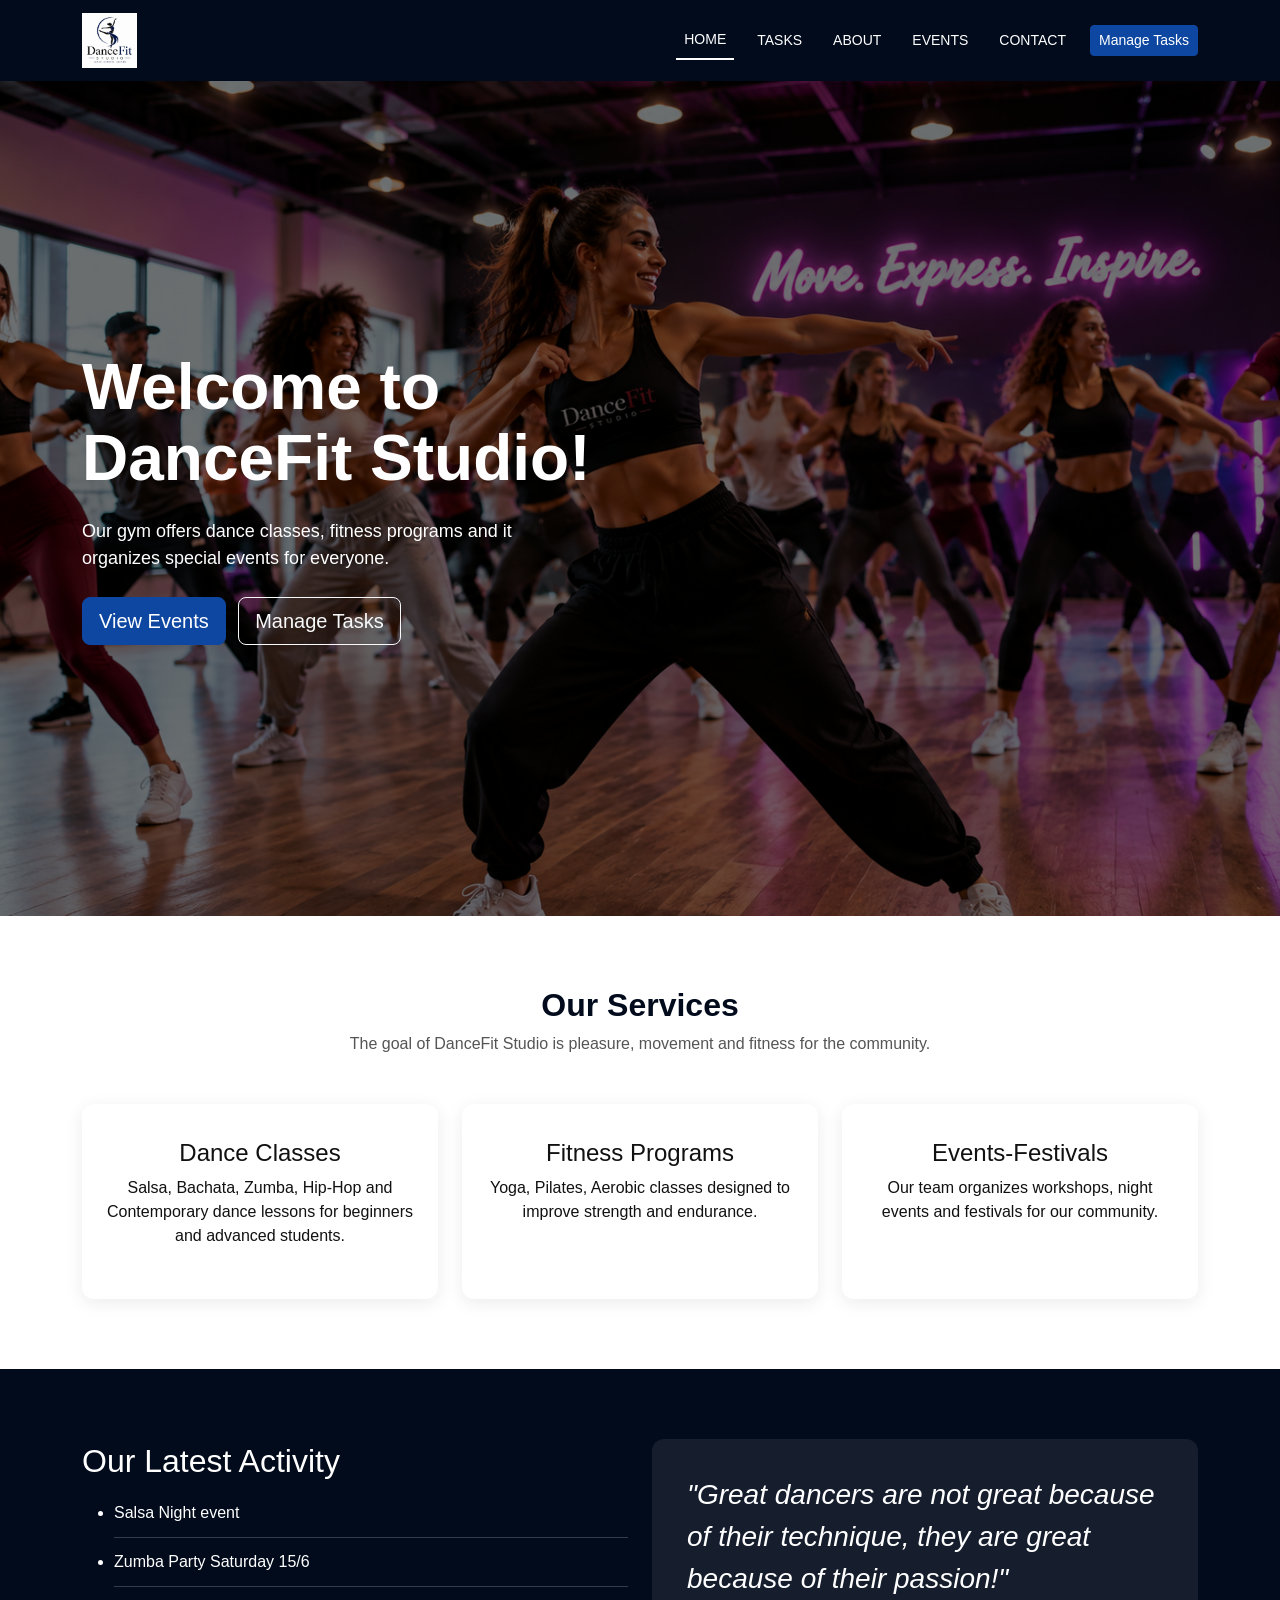
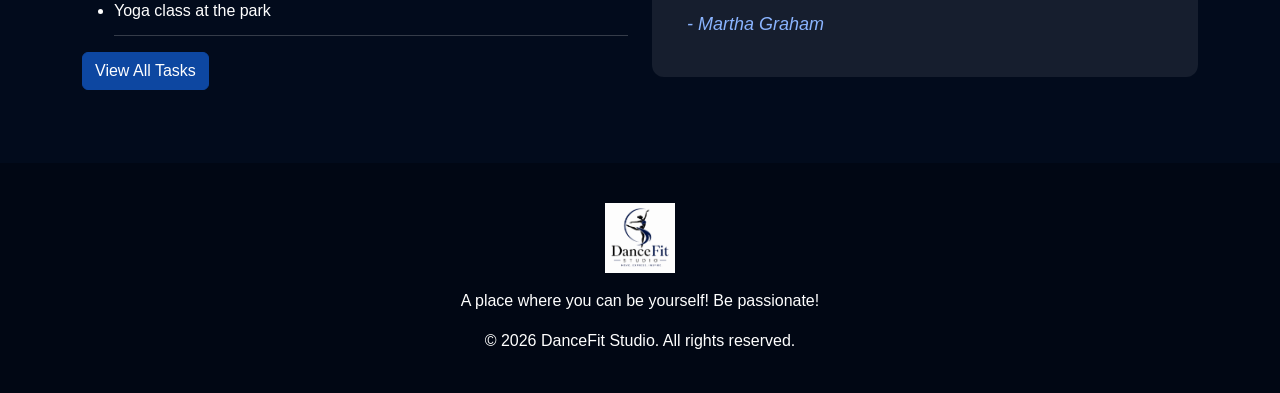
==== index.html @ 9062d052 "Updated text in services' section" ====
<!DOCTYPE html>
<html lang="en">

<head>
    <meta charset="UTF-8">
    <meta name="viewport" content="width=device-width, initial-scale=1.0">
    <title>DanceFit Studio | Home</title>

    <!--Bootstrap CSS file installation-->
    <link href="https://cdn.jsdelivr.net/npm/bootstrap@5.2.1/dist/css/bootstrap.min.css" rel="stylesheet" integrity="sha384-iYQeCzEYFbKjA/T2uDLTpkwGzCiq6soy8tYaI1GyVh/UjpbCx/TYkiZhlZB6+fzT" crossorigin="anonymous">


    <!-- my bootstrap file-->
    <link rel="stylesheet" href="css/style.css">
</head>

<body>
    <nav class="navbar navbar-expand-lg navbar-dark custom-navbar sticky-top">
        <div class="container">

            <!-- The logo of the website-->
            <a class="navbar-brand" href="index.html">
                <img src="images/logo.png" alt="DanceFit Studio logo" class="logo">
            </a>

            <!-- Hamburger button for menu in the mobile screen-->
            <button class="navbar-toggler" type="button" data-bs-toggle="collapse" data-bs-target="#mainNavbar">
                <span class="navbar-toggler-icon"></span>
            </button>

            <!-- Navigation links-->
             <div class="collapse navbar-collapse" id="mainNavbar">
                <ul class="navbar-nav ms-auto align-items-lg-center">

                    <li class="nav-item">
                        <a class="nav-link active" href="index.html">Home</a>
                    </li>

                    <li class="nav-item">
                        <a class="nav-link" href="tasks.html">Tasks</a>
                    </li>

                    <li class="nav-item">
                        <a class="nav-link" href="about.html">About</a>
                    </li>

                    <li class="nav-item">
                        <a class="nav-link" href="events.html">Events</a>
                    </li>

                    <li class="nav-item">
                        <a class="nav-link" href="contact.html">Contact</a>
                    </li>

                    <li class="nav-item ms-lg-3">
                        <a class="btn btn-primary btn-sm" href="tasks.html">Manage Tasks</a>
                    </li>

                </ul>
             </div>

        </div>
    </nav>

    <!-- The main banner of the home page-->
     <header class="hero-section">
        <div class="hero-overlay">
            <div class="container">
                <div class="row align-items-center min-vh-75">
                    <div class="col-lg-6">
                        <h1 class="hero-title">
                            Welcome to<br>
                            DanceFit Studio!
                        </h1>

                        <p class="hero-subtitle">
                            Our gym offers dance classes, fitness programs and it organizes special events for everyone.
                        </p>

                        <a href="events.html" class="btn btn-primary btn-lg me-2">
                            View Events 
                        </a>

                        <a href="tasks.html" class="btn btn-outline-light btn-lg">
                            Manage Tasks 
                        </a> 
                    </div>
                </div>
            </div>
        </div>
     </header>

     <section class="section-padding">
        <div class="container">

            <div class="text-center mb-5">
                <h2 class="section-title">Our Services</h2>
                <p class="section-subtitle">
                    The goal of DanceFit Studio is pleasure, movement and fitness for the community.
                </p>
            </div>

            <div class="row g-4">
                <!-- 1st Service in the gym-->
                 <div class="col-md-4">
                    <div class="service-card text-center">
                        <h4>Dance Classes</h4>
                        <p>
                            Salsa, Bachata, Zumba, Hip-Hop and Contemporary dance lessons for beginners and advanced students.
                        </p>
                    </div>
                 </div>

                 <!-- 2nd Service in the gym-->
                  <div class="col-md-4">
                    <div class="service-card text-center">
                        <h4>Fitness Programs</h4>
                        <p>
                            Yoga, Pilates, Aerobic classes designed to improve strength and endurance.
                        </p>
                    </div>
                  </div>

                  <!-- 3rd Service in the gym-->
                   <div class="col-md-4">
                    <div class="service-card text-center">
                        <h4>Events-Festivals</h4>
                        <p>
                            Our team organizes workshops, night events and festivals for our community.
                        </p>
                    </div>
                   </div>
            </div>
        </div>
     </section>

     <!-- The latest activity of the gym-->
      <section class="latest-section">
        <div class="container">
            <div class="row align-items-center g-4">

                <div class="col-lg-6">
                    <h2>Our Latest Activity</h2>

                    <ul class="activity-list">
                        <li>Salsa Night event</li>
                        <li>Zumba Party Saturday 15/6</li>
                        <li>Yoga class at the park</li>
                    </ul>

                    <a href="tasks.html" class="btn btn-primary">
                        View All Tasks 
                    </a>
                </div>

                <div class="col-lg-6">
                    <blockquote class="quote-box">
                        "Great dancers are not great because of their technique, they are great because of their passion!"
                        <br>
                        <span>- Martha Graham</span>
                    </blockquote>
                </div>
            </div>
        </div>
      </section>

      <!--Footer-->
      <footer class="footer">
        <div class="container text-center">
            <img src="images/logo.png" alt="DanceFit Studio logo" class="footer-logo">

            <p class="mt-3">
                A place where you can be yourself! Be passionate!
            </p>

            <p class="mb-0">
                © 2026 DanceFit Studio. All rights reserved.
            </p>
        </div>
      </footer>

      <!-- Bootstrap Javascript file-->
       <script src="https://cdn.jsdelivr.net/npm/bootstrap@5.2.1/dist/js/bootstrap.bundle.min.js" integrity="sha384-u10knCvxWvY5kfmNBILK2hRnQC3Pr17a+RTT6rIHI7NnikvbZlHgTPOOmMi466C8" crossorigin="anonymous"></script>

       <!--My Javascript file-->
       <script src="js/main.js"></script>

</body>

</html>
---- css/style.css ----
body {
    font-family: Arial, Helvetica, sans-serif;
    background-color: #ffffff;
    color: #111111;
}

.custom-navbar {
    background-color: #020b1c;
}

.logo {
    height: 55px;
}

.nav-link {
    color: #ffffff;
    margin-left: 15px;
    font-size: 14px;
    text-transform: uppercase;
}

.nav-link.active {
    border-bottom: 2px solid #ffffff;
}

.btn-primary {
    background-color: #0d47a1;
    border-color: #0d47a1;
}

.hero-section {
    background-image: url("../images/banner_homepage.png");
    background-size: cover;
    background-position: center;
    color: white;
}

.hero-overlay {
    background-color: rgba(0, 0, 0, 0.55);
    padding: 80px 0;
}

.min-vh-75 {
    min-height: 75vh;
}

.hero-title {
    font-size: 64px;
    font-weight: 800;
    line-height: 1.1;
}

.hero-subtitle {
    font-size: 18px;
    margin: 25px 0;
    max-width: 500px;
}

.section-padding {
    padding: 70px 0;
}

.section-title {
    color: #020b1c;
    font-weight: 700;
}

.section-subtitle {
    color: #555555;
}

.service-card {
    background-color: #ffffff;
    padding: 35px 25px;
    border-radius: 12px;
    box-shadow: 0 4px 18px rgba(0, 0, 0, 0.08);
    height: 100%;
}

.service-icon {
    font-size: 45px;
    margin-bottom: 20px;
}

.latest-section {
    background-color: #020b1c;
    color: #ffffff;
    padding: 70px 0;
}

.activity-list li {
    padding: 12px 0;
    border-bottom: 1px solid rgba(255, 255, 255, 0.2);
}

.quote-box {
    font-size: 28px;
    font-style: italic;
    background-color: rgba(255, 255, 255, 0.08);
    padding: 35px;
    border-radius: 12px;
}

.quote-box span {
    font-size: 18px;
    color: #8ab4ff;
}

.footer {
    background-color: #010714;
    color: #ffffff;
    padding: 40px 0;
}

.footer-logo {
    height: 70px;
}

@media (max-width: 768px) {
    .hero-title {
        font-size: 44px;
    }

    .hero-overlay {
        padding: 50px 0;
    }

    .nav-link {
        margin-left: 0;
        margin-top: 10px;
    }
}
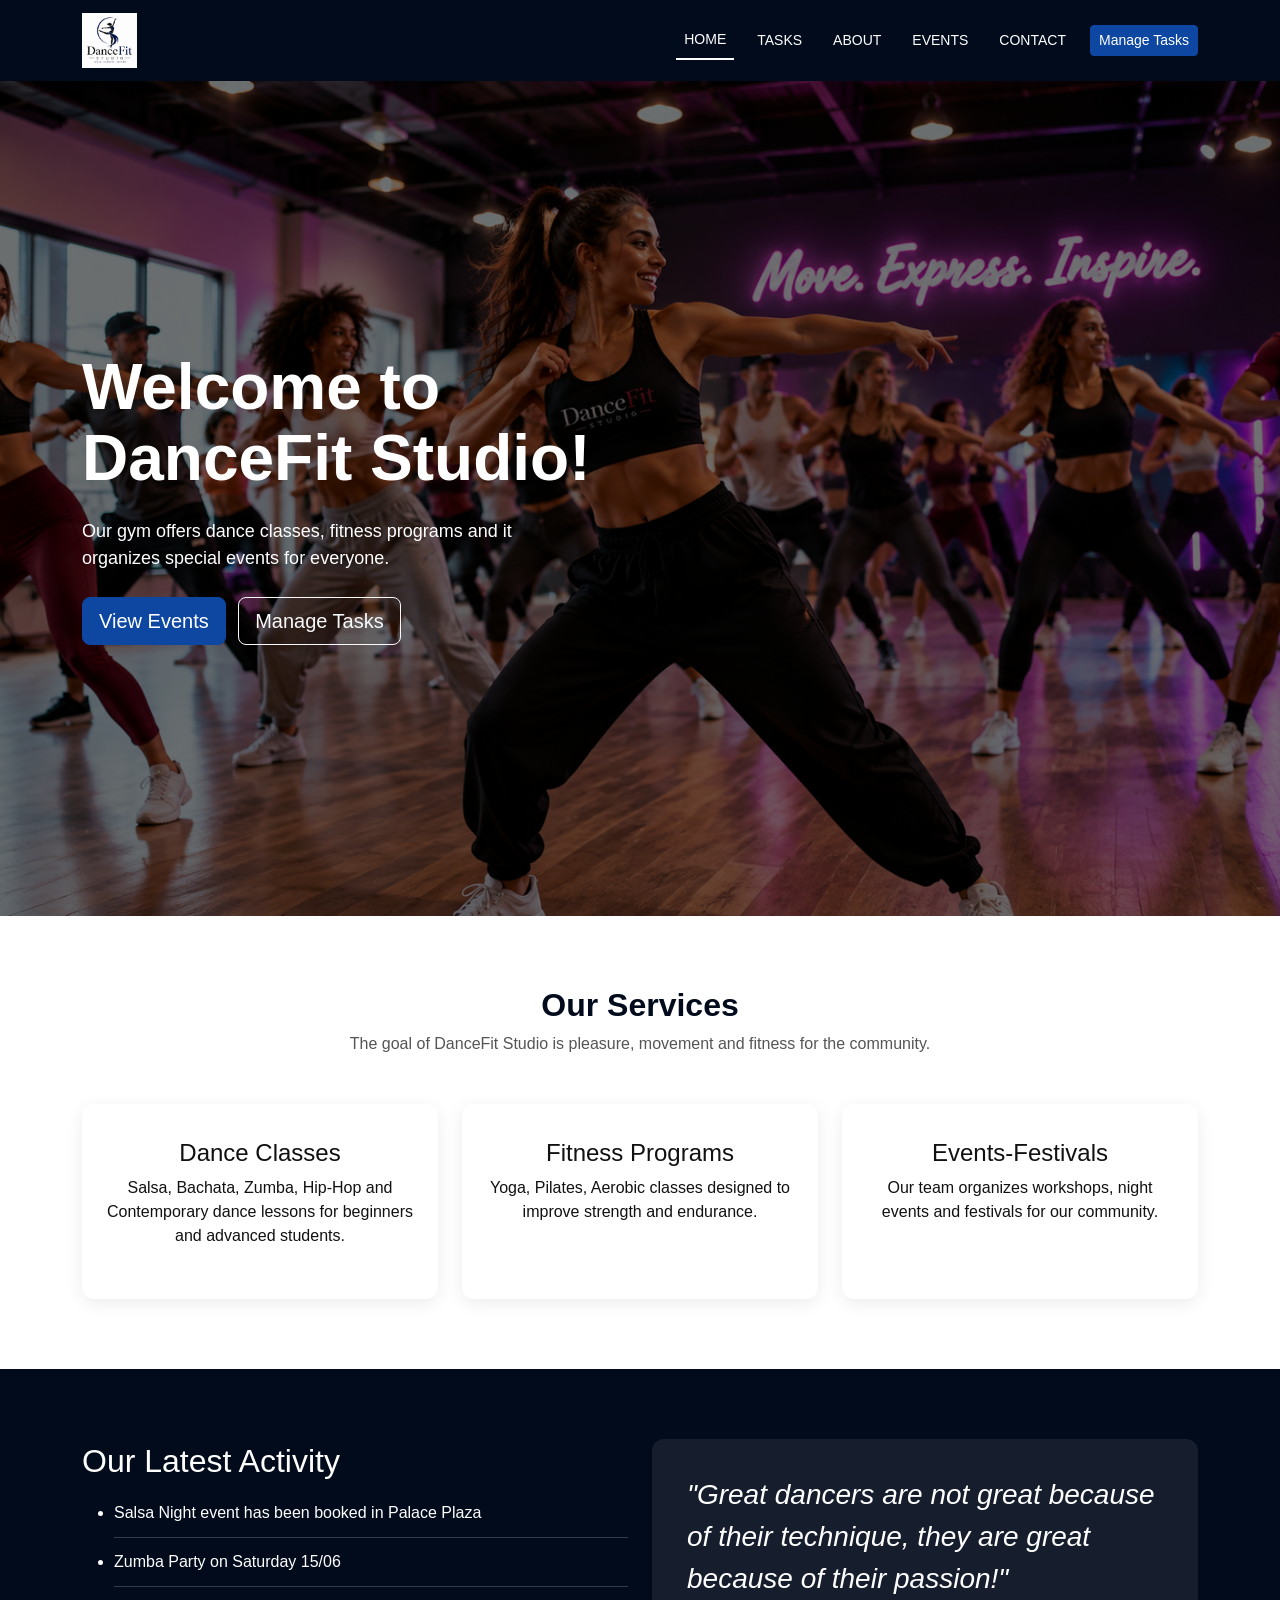
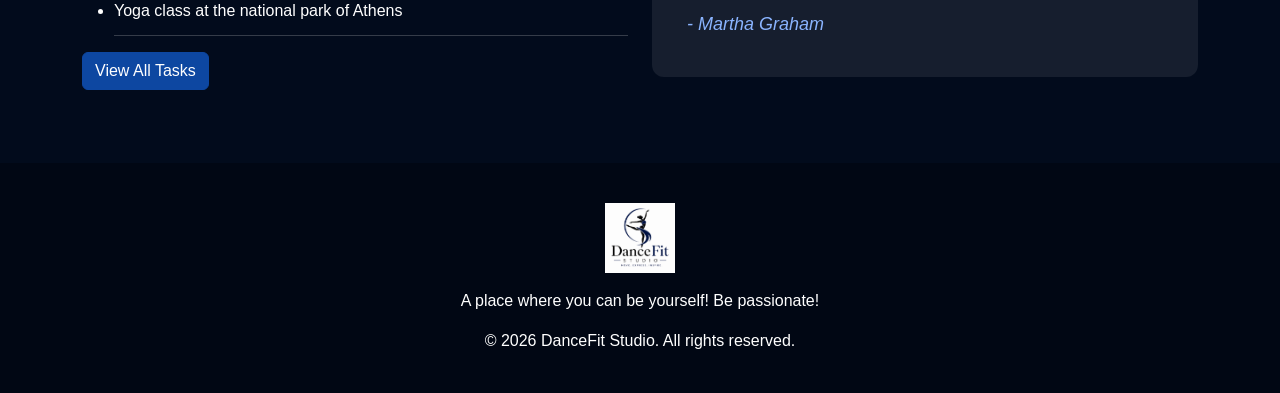
==== commit 6abe7aeb: "Updated text on latest activity section" ====
--- a/index.html
+++ b/index.html
@@ -143,9 +143,9 @@
                     <h2>Our Latest Activity</h2>
 
                     <ul class="activity-list">
-                        <li>Salsa Night event</li>
-                        <li>Zumba Party Saturday 15/6</li>
-                        <li>Yoga class at the park</li>
+                        <li>Salsa Night event has been booked in Palace Plaza</li>
+                        <li>Zumba Party on Saturday 15/06</li>
+                        <li>Yoga class at the national park of Athens</li>
                     </ul>
 
                     <a href="tasks.html" class="btn btn-primary">
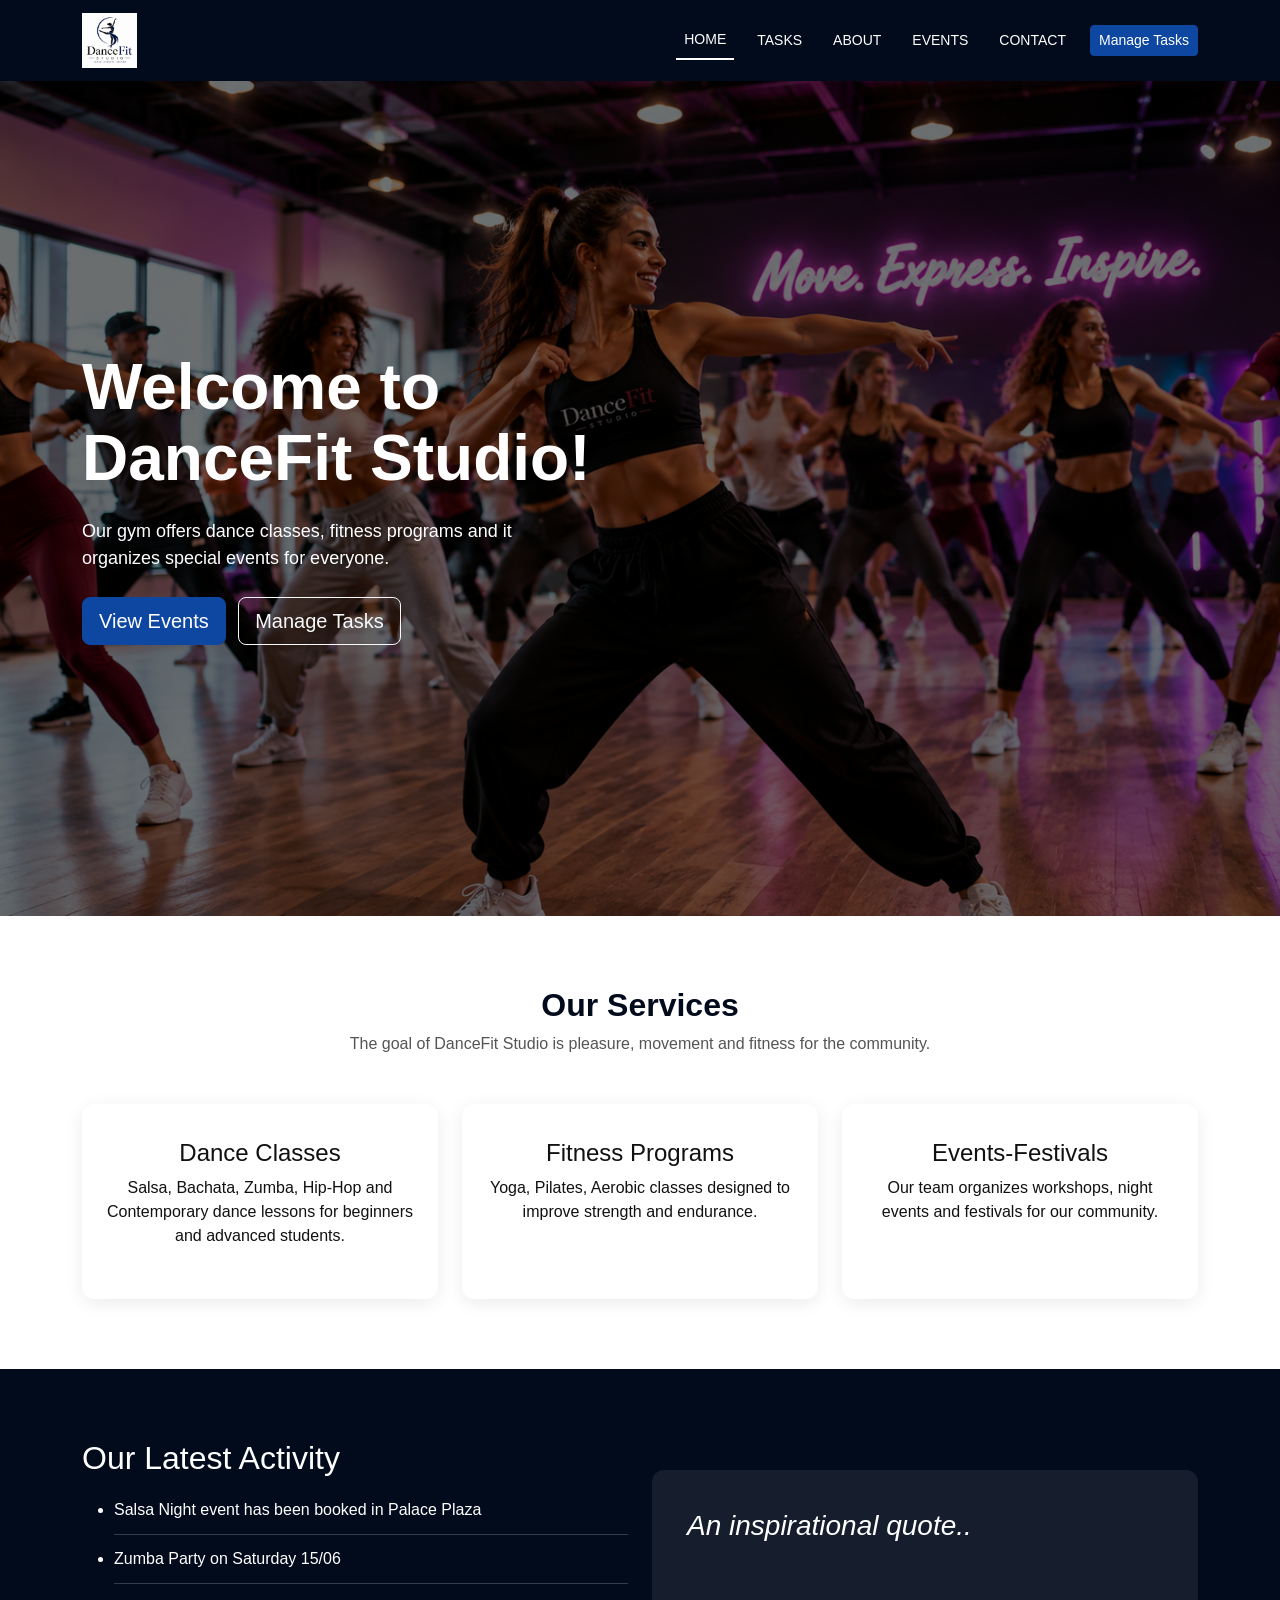
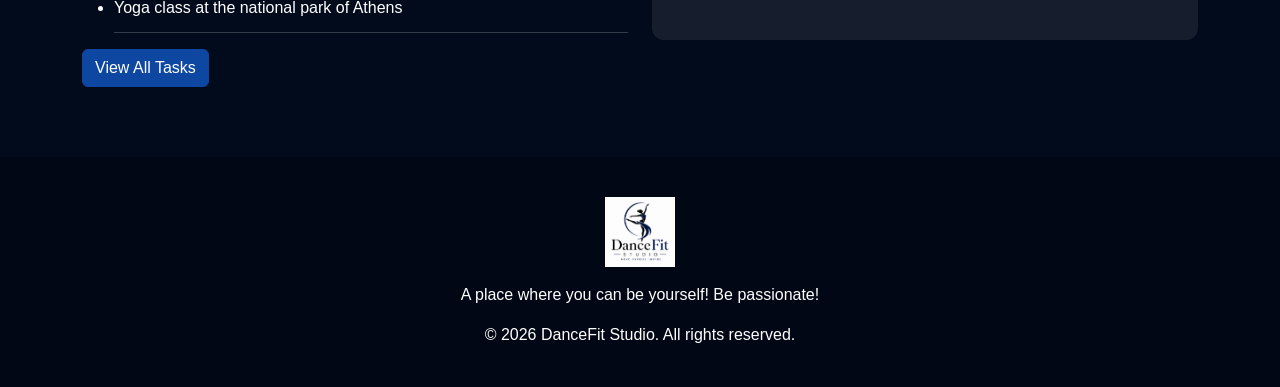
==== commit 221a75f2: "Added motivational quote using API integration" ====
--- a/index.html
+++ b/index.html
@@ -155,9 +155,11 @@
 
                 <div class="col-lg-6">
                     <blockquote class="quote-box">
-                        "Great dancers are not great because of their technique, they are great because of their passion!"
+                        <p id="quoteText">
+                            An inspirational quote..
+                        </p>
                         <br>
-                        <span>- Martha Graham</span>
+                        <span id="quoteAuthor"></span>
                     </blockquote>
                 </div>
             </div>
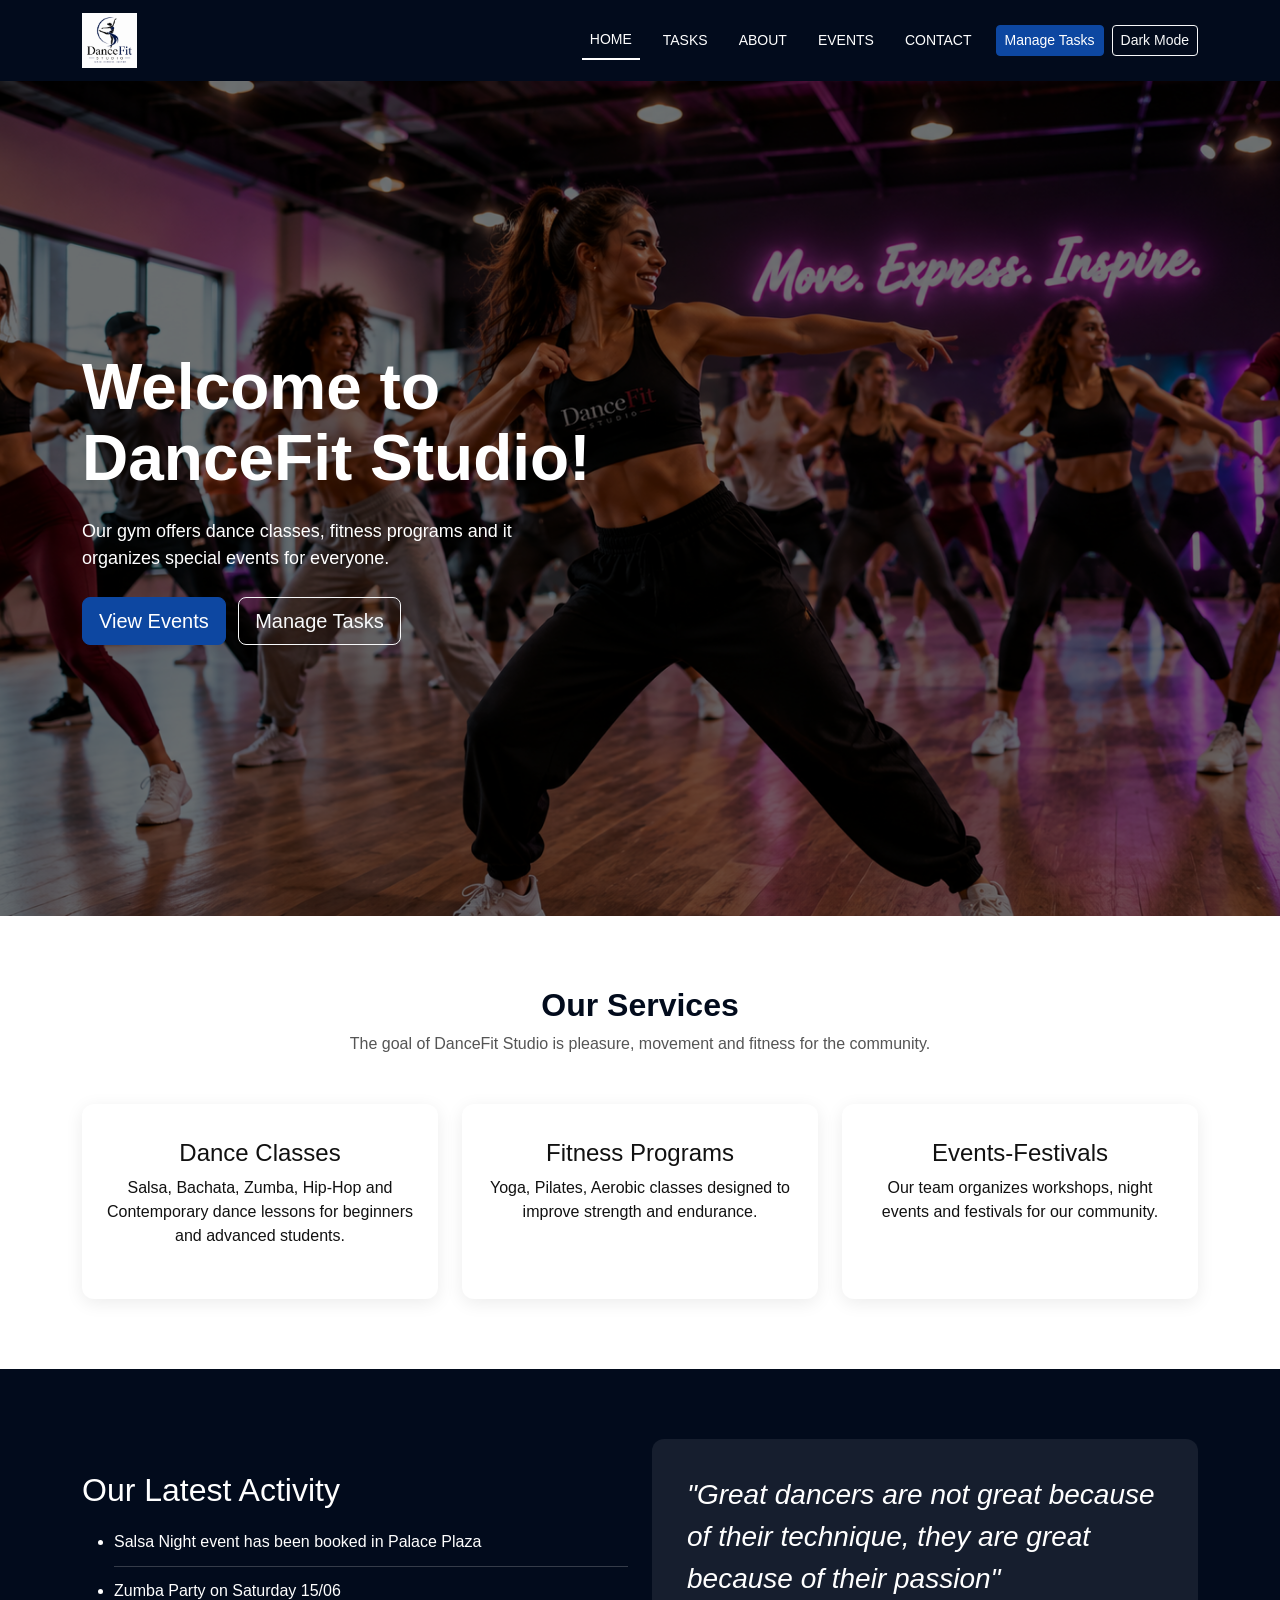
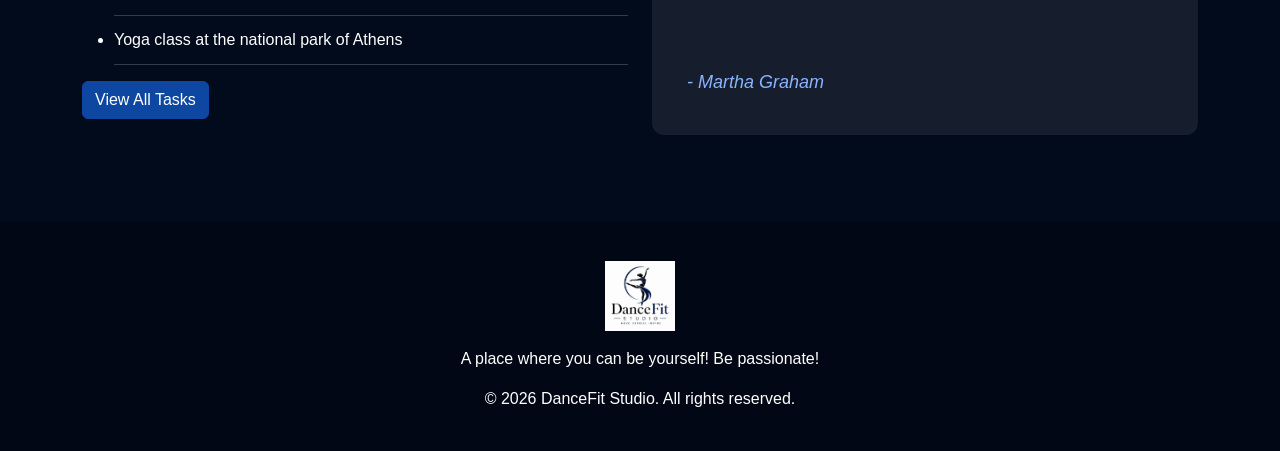
==== commit 4eebf68e: "Added Dark Mode Butoon in the homepage" ====
--- a/index.html
+++ b/index.html
@@ -54,6 +54,12 @@
 
                     <li class="nav-item ms-lg-3">
                         <a class="btn btn-primary btn-sm" href="tasks.html">Manage Tasks</a>
+                    </li>
+
+                    <li class="nav-item ms-lg-2">
+                        <button class="btn btn-outline-light btn-sm" id="darkmodeBtn">
+                            Dark Mode
+                        </button>
                     </li>
 
                 </ul>
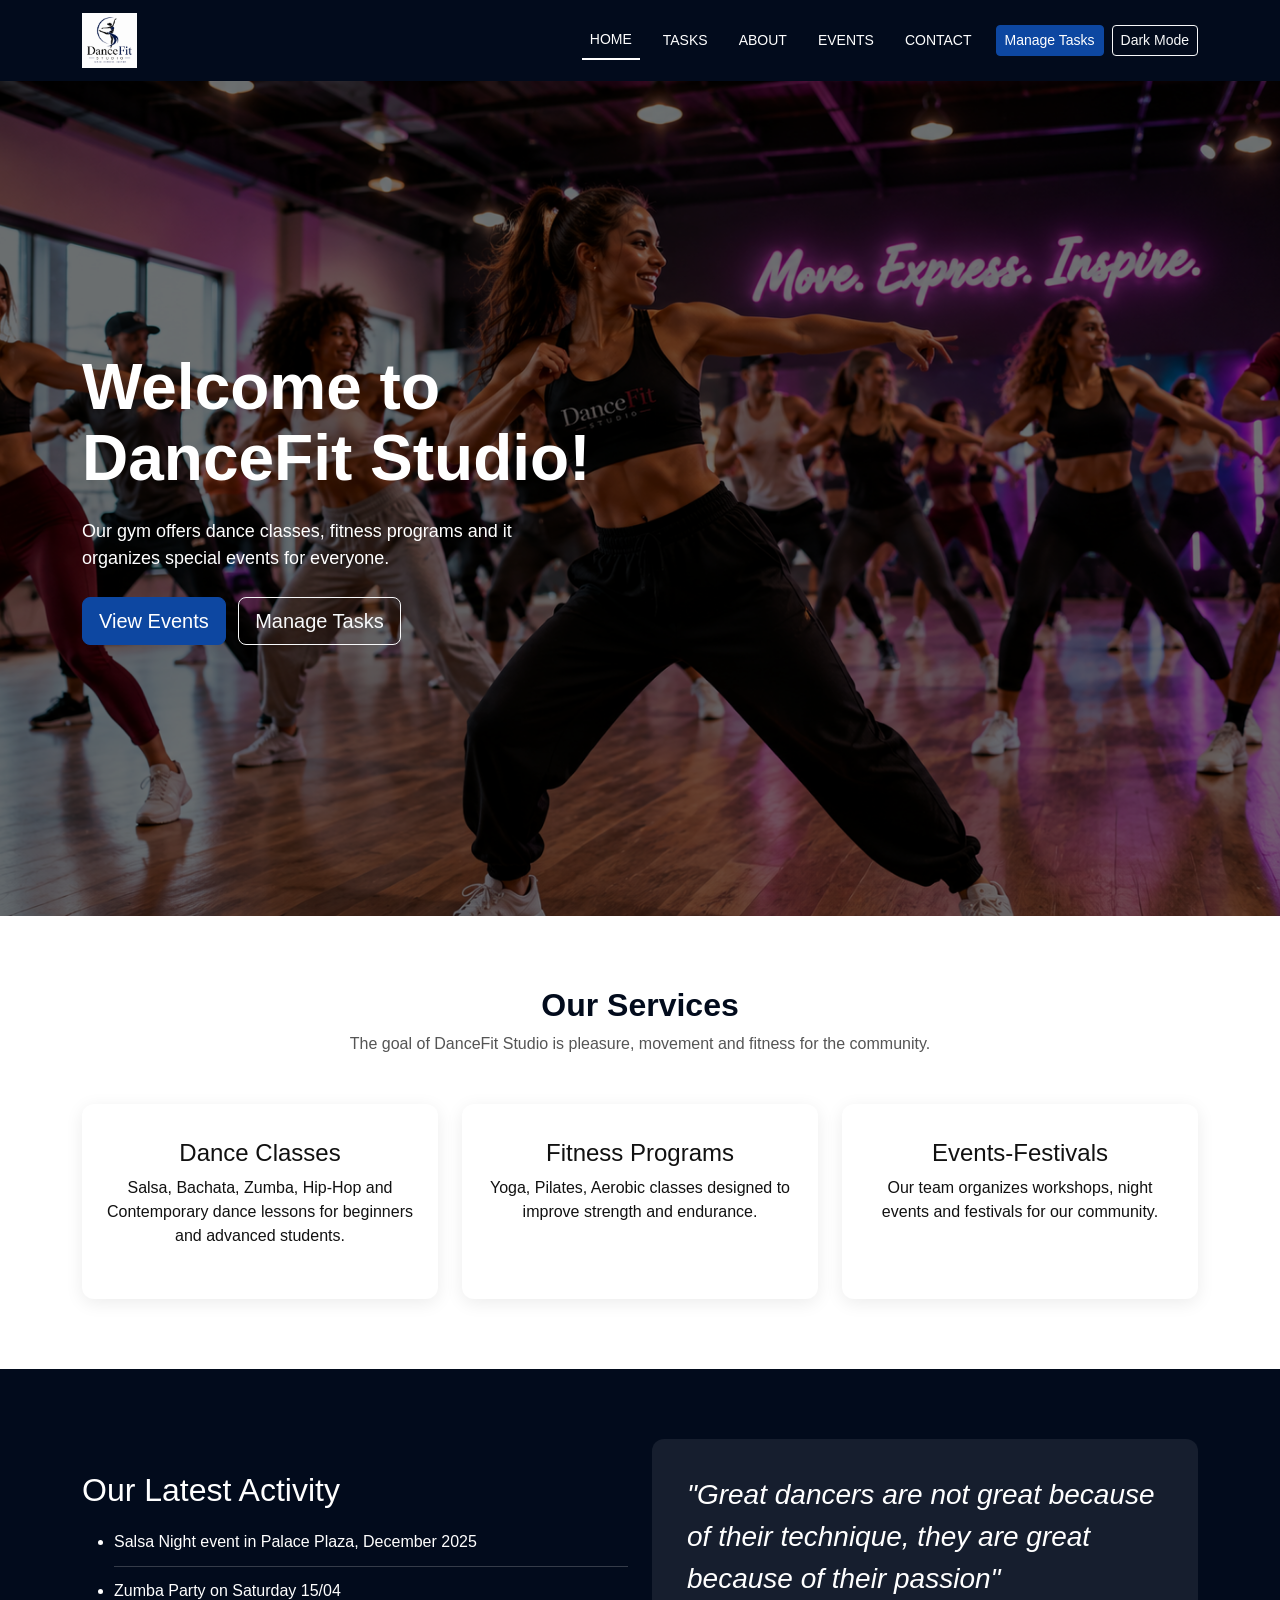
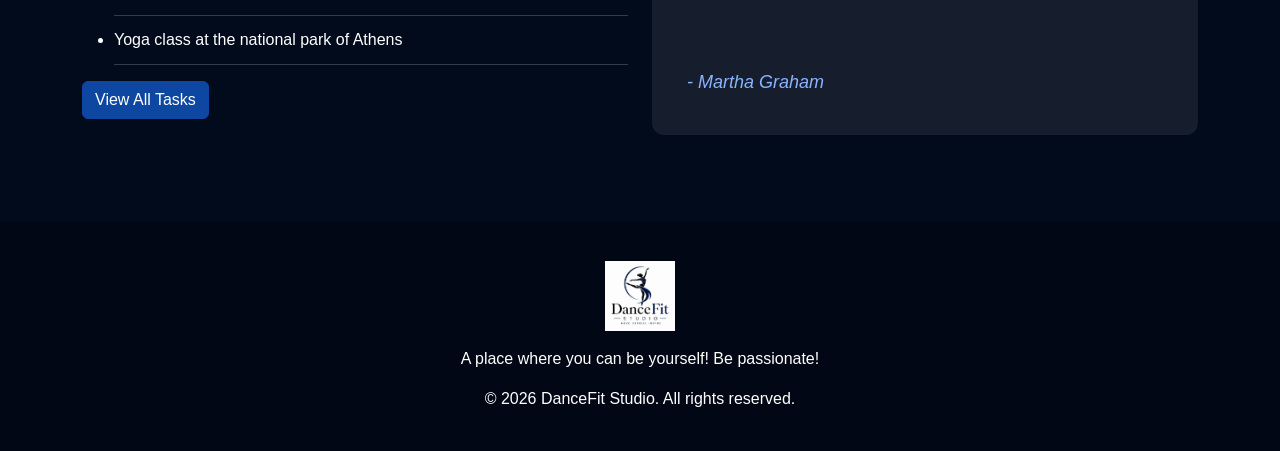
==== commit a684da46: "Added meaningful comments in index.html" ====
--- a/index.html
+++ b/index.html
@@ -6,15 +6,16 @@
     <meta name="viewport" content="width=device-width, initial-scale=1.0">
     <title>DanceFit Studio | Home</title>
 
-    <!--Bootstrap CSS file installation-->
+    <!--Bootstrap CSS-->
     <link href="https://cdn.jsdelivr.net/npm/bootstrap@5.2.1/dist/css/bootstrap.min.css" rel="stylesheet" integrity="sha384-iYQeCzEYFbKjA/T2uDLTpkwGzCiq6soy8tYaI1GyVh/UjpbCx/TYkiZhlZB6+fzT" crossorigin="anonymous">
 
 
-    <!-- my bootstrap file-->
+    <!-- Main CSS file for the design of the website-->
     <link rel="stylesheet" href="css/style.css">
 </head>
 
 <body>
+    <!--The navigation bar with links to exact pages-->
     <nav class="navbar navbar-expand-lg navbar-dark custom-navbar sticky-top">
         <div class="container">
 
@@ -28,7 +29,7 @@
                 <span class="navbar-toggler-icon"></span>
             </button>
 
-            <!-- Navigation links-->
+            <!-- Navigation menu links-->
              <div class="collapse navbar-collapse" id="mainNavbar">
                 <ul class="navbar-nav ms-auto align-items-lg-center">
 
@@ -52,12 +53,15 @@
                         <a class="nav-link" href="contact.html">Contact</a>
                     </li>
 
+                    <!--A button for users to go to the task manager-->
                     <li class="nav-item ms-lg-3">
                         <a class="btn btn-primary btn-sm" href="tasks.html">Manage Tasks</a>
                     </li>
 
+                    <!--A button that changes the theme of the homepage into dark mode-->
+                    <!--It is connected with the main.js file and it loads the functionality-->
                     <li class="nav-item ms-lg-2">
-                        <button class="btn btn-outline-light btn-sm" id="darkmodeBtn">
+                        <button class="btn btn-outline-light btn-sm" id="darkModeBtn">
                             Dark Mode
                         </button>
                     </li>
@@ -68,11 +72,13 @@
         </div>
     </nav>
 
-    <!-- The main banner of the home page-->
+    <!-- The main banner of the home page to welcome users-->
      <header class="hero-section">
         <div class="hero-overlay">
             <div class="container">
                 <div class="row align-items-center min-vh-75">
+
+                    <!--Introduction-->
                     <div class="col-lg-6">
                         <h1 class="hero-title">
                             Welcome to<br>
@@ -83,10 +89,12 @@
                             Our gym offers dance classes, fitness programs and it organizes special events for everyone.
                         </p>
 
+                        <!--A button that leads users to events page-->
                         <a href="events.html" class="btn btn-primary btn-lg me-2">
                             View Events 
                         </a>
 
+                        <!--A button that leads users to tasks page-->
                         <a href="tasks.html" class="btn btn-outline-light btn-lg">
                             Manage Tasks 
                         </a> 
@@ -94,11 +102,13 @@
                 </div>
             </div>
         </div>
-     </header>
-
-     <section class="section-padding">
+    </header>
+
+    <!--The main services of the gym studio-->
+    <section class="section-padding">
         <div class="container">
 
+            <!--A title section to make users understand what they are going to read next-->
             <div class="text-center mb-5">
                 <h2 class="section-title">Our Services</h2>
                 <p class="section-subtitle">
@@ -106,8 +116,9 @@
                 </p>
             </div>
 
+            <!--A grid is created with service cards for better design-->
             <div class="row g-4">
-                <!-- 1st Service in the gym-->
+                <!-- 1st Service card for the gym-->
                  <div class="col-md-4">
                     <div class="service-card text-center">
                         <h4>Dance Classes</h4>
@@ -117,7 +128,7 @@
                     </div>
                  </div>
 
-                 <!-- 2nd Service in the gym-->
+                 <!-- 2nd Service card for the gym-->
                   <div class="col-md-4">
                     <div class="service-card text-center">
                         <h4>Fitness Programs</h4>
@@ -127,7 +138,7 @@
                     </div>
                   </div>
 
-                  <!-- 3rd Service in the gym-->
+                  <!-- 3rd Service card for the gym-->
                    <div class="col-md-4">
                     <div class="service-card text-center">
                         <h4>Events-Festivals</h4>
@@ -140,25 +151,28 @@
         </div>
      </section>
 
-     <!-- The latest activity of the gym-->
+     <!-- The latest activity of the gym display-->
       <section class="latest-section">
         <div class="container">
             <div class="row align-items-center g-4">
 
+                <!--A static list is created of the latest activities-->
                 <div class="col-lg-6">
                     <h2>Our Latest Activity</h2>
 
                     <ul class="activity-list">
-                        <li>Salsa Night event has been booked in Palace Plaza</li>
-                        <li>Zumba Party on Saturday 15/06</li>
+                        <li>Salsa Night event in Palace Plaza, December 2025</li>
+                        <li>Zumba Party on Saturday 15/04</li>
                         <li>Yoga class at the national park of Athens</li>
                     </ul>
 
+                    <!--A link that leads users to tasks page for quick access-->
                     <a href="tasks.html" class="btn btn-primary">
                         View All Tasks 
                     </a>
                 </div>
 
+                <!--Quote Box, API Integration through main.js-->
                 <div class="col-lg-6">
                     <blockquote class="quote-box">
                         <p id="quoteText">
@@ -172,7 +186,7 @@
         </div>
       </section>
 
-      <!--Footer-->
+      <!--Footer: Logo, copyright information, conctact details-->
       <footer class="footer">
         <div class="container text-center">
             <img src="images/logo.png" alt="DanceFit Studio logo" class="footer-logo">
@@ -190,7 +204,7 @@
       <!-- Bootstrap Javascript file-->
        <script src="https://cdn.jsdelivr.net/npm/bootstrap@5.2.1/dist/js/bootstrap.bundle.min.js" integrity="sha384-u10knCvxWvY5kfmNBILK2hRnQC3Pr17a+RTT6rIHI7NnikvbZlHgTPOOmMi466C8" crossorigin="anonymous"></script>
 
-       <!--My Javascript file-->
+       <!--Javascript file for homepage functionalities(API quote, dark mode..)-->
        <script src="js/main.js"></script>
 
 </body>
--- a/css/style.css
+++ b/css/style.css
@@ -1,3 +1,7 @@
+html, body {
+    overflow-x: hidden;
+}
+/* Home Page */
 body {
     font-family: Arial, Helvetica, sans-serif;
     background-color: #ffffff;
@@ -45,7 +49,7 @@
 }
 
 .hero-title {
-    font-size: 64px;
+    font-size: clamp(2.2rem, 6vw, 4rem);
     font-weight: 800;
     line-height: 1.1;
 }
@@ -117,16 +121,244 @@
 }
 
 @media (max-width: 768px) {
+
     .hero-title {
-        font-size: 44px;
+        font-size: 2rem;
+    }
+
+    .hero-section .btn {
+        display: block;
+        width: 100%;
+        margin-bottom: 10px;
     }
 
     .hero-overlay {
         padding: 50px 0;
+    }
+
+    .hero-subtitle {
+        font-size: 16px;
+    }
+
+    .btn-lg {
+        font-size: 12px;
+        padding: 10px 16px;
+        margin-bottom: 10px;
+    }
+
+    .service-card {
+        margin-bottom: 18px;
+    }
+
+    .quote-box {
+        font-size:15px;
+    }
+
+    .footer-logo {
+        height: 50px;
     }
 
     .nav-link {
         margin-left: 0;
         margin-top: 10px;
     }
+}
+
+/* Dark Mode in the homepage*/
+.dark-mode {
+    background-color: #121212;
+    color: white;
+}
+
+.dark-mode .section-padding {
+    background-color: #121212;
+}
+
+.dark-mode .service-card {
+    background-color: #1e1e1e;
+    color: white;
+}
+
+.dark-mode .section-title {
+    color: white;
+}
+
+.dark-mode .section-subtitle {
+    color: #cccccc;
+}
+
+.dark-mode .latest-section {
+    background-color: #010714;
+}
+
+/* Tasks Page */
+.page-header {
+    background-color: #020b1c;
+    color: white;
+    padding: 60px 0;
+}
+
+.summary-card {
+    background-color: #ffffff;
+    padding: 25px;
+    border-radius: 12px;
+    box-shadow: 0 4px 18px rgba(0, 0, 0, 0.08);
+}
+
+.summary-card h3 {
+    color: #0d47a1;
+    font-weight: 700;
+}
+
+/*Dark mode for the tasks page */
+.dark-mode .task-form-section,
+.dark-mode .summary-card {
+    background-color: #1e1e1e;
+    color: #ffffff;
+}
+
+.dark-mode .form-control,
+.dark-mode .form-select {
+    background-color: #2b2b2b;
+    color: #ffffff;
+    border-color: #555555;
+}
+
+.dark-mode .form-control::placeholder {
+    color: #cccccc;
+}
+
+.dark-mode .table {
+    background-color: #1e1e1e;
+    color: #ffffff;
+}
+
+.dark-mode td {
+    background-color: #1e1e1e;
+    color: #ffffff;
+}
+
+.dark-mode .summary-card h3 {
+    color: #8ab4ff;
+}
+
+/*Task Analytics part of the project*/
+.analytics-card {
+    background-color: #ffffff;
+    padding: 25px;
+    border-radius:12px;
+    box-shadow: 0 4px 18px rgba(0, 0, 0, 0.08);
+    max-width: 600px;
+}
+
+.dark-mode .analytics-card {
+    background-color: #1e1e1e;
+}
+
+/*About Page*/
+.team-card {
+    background-color: #ffffff;
+    padding: 30px;
+    border-radius: 12px;
+    box-shadow: 0 4px 18px rgba(0, 0, 0, 0.08);
+    height:100%;
+}
+
+.team-img {
+    width: 150px;
+    height: 150px;
+    object-fit: cover;
+    margin-bottom: 20px;
+}
+
+.dark-mode section {
+    background-color: #121212;
+}
+
+.dark-mode .section-padding {
+    background-color: #121212;
+}
+
+.dark-mode .section-title {
+    background-color: #ffffff; 
+}
+
+.dark-mode .section-subtitle {
+    background-color: #cccccc;
+}
+
+.dark-mode .team-card {
+    background-color: #1e1e1e;
+    color:#ffffff;
+}
+
+.dark-mode .bg-light {
+    background-color: #121212;
+    color: white;
+}
+
+.dark-mode .service-card {
+    background-color: #1e1e1e;
+    color: white;
+}
+
+/* Contact Page */
+.contact-card {
+    background-color: #ffffff;
+    padding: 30px;
+    border-radius: 12px;
+    box-shadow: 0 4px 18px rgba(0, 0, 0, 0.08);
+}
+
+.contact-info {
+    margin-top: 25px;
+}
+
+.dark-mode .contact-card {
+    background-color: #1e1e1e;
+    color: #ffffff;
+}
+
+/*Events page*/
+.event-card {
+    background-color: #ffffff;
+    border-radius: 12px;
+    overflow: hidden;
+    box-shadow: 0 4px 18px rgba(0, 0, 0, 0.08);
+    height: 100%;
+}
+
+.event-card p {
+    color: #111111;
+}
+
+.event-img {
+    width: 100%;
+    height: 230px;
+    object-fit: cover;
+}
+
+.dark-mode main {
+    background-color: #121212;
+}
+
+.dark.mode h4, .dark-mode main h4 {
+    color: #ffffff;
+}
+
+.dark-mode .event-card {
+    background-color: #1e1e1e;
+    color: #ffffff;
+}
+
+.dark-mode .section-title {
+    color: white;
+}
+
+.dark-mode .section-subtitle {
+    color: #cccccc;
+}
+
+.dark-mode h4 {
+    color: white;
 }
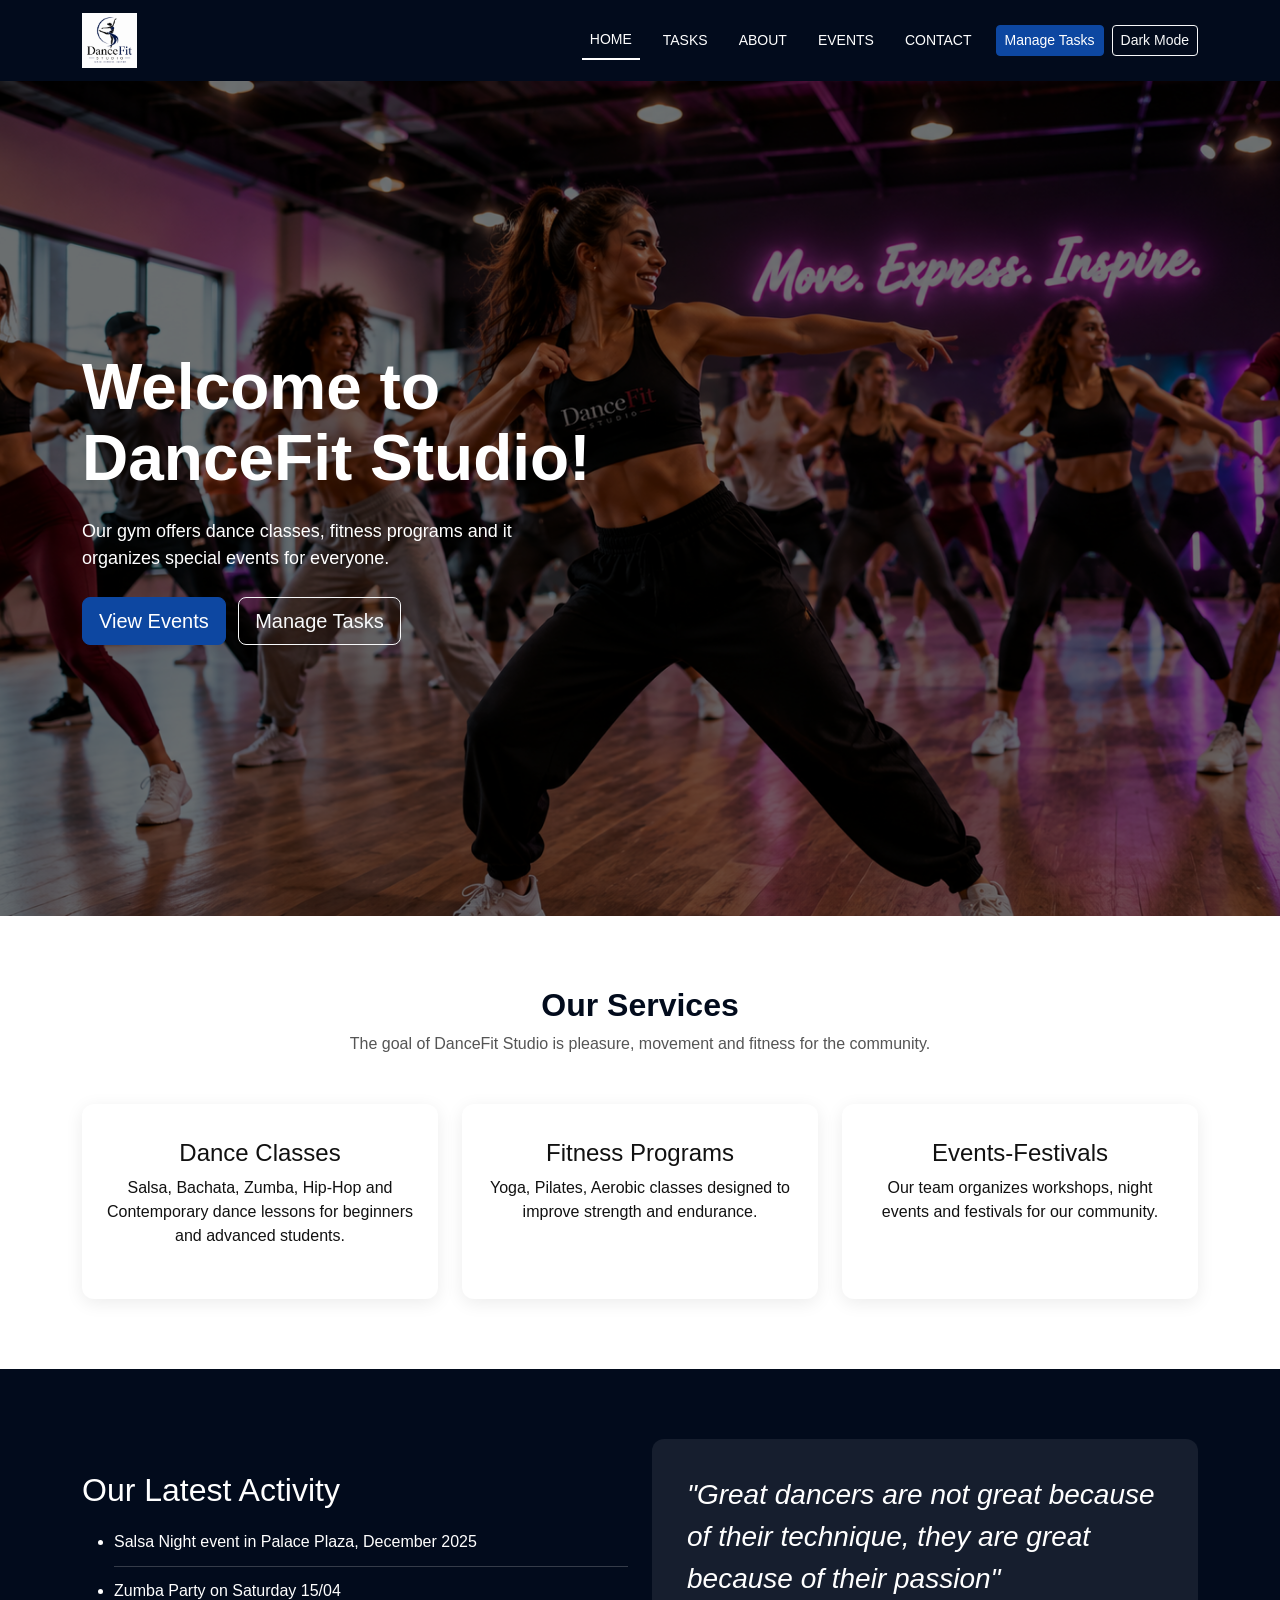
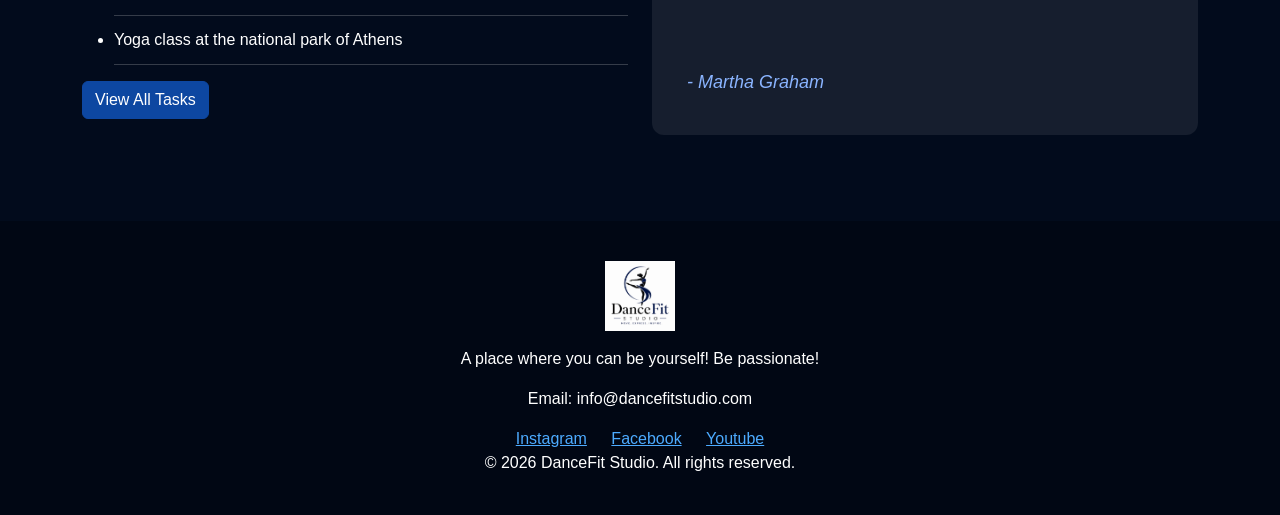
==== commit 97450a3e: "Added details for contact info in footer" ====
--- a/index.html
+++ b/index.html
@@ -195,6 +195,16 @@
                 A place where you can be yourself! Be passionate!
             </p>
 
+            <!--Contact Information-->
+            <p>Email: info@dancefitstudio.com</p>
+
+            <!--Social Media Links-->
+            <div class="social-links">
+                <a href="htpps://instagram.com" target="_blank">Instagram</a>
+                <a href="htpps://facebook.com" target="_blank">Facebook</a>
+                <a href="htpps://youtube.com" target="_blank">Youtube</a>
+            </div>
+
             <p class="mb-0">
                 © 2026 DanceFit Studio. All rights reserved.
             </p>
--- a/css/style.css
+++ b/css/style.css
@@ -120,6 +120,13 @@
     height: 70px;
 }
 
+.social-links a {
+    color: #4dabff;
+    text-decoration: underline;
+    margin: 0 10px;
+}
+
+
 @media (max-width: 768px) {
 
     .hero-title {
